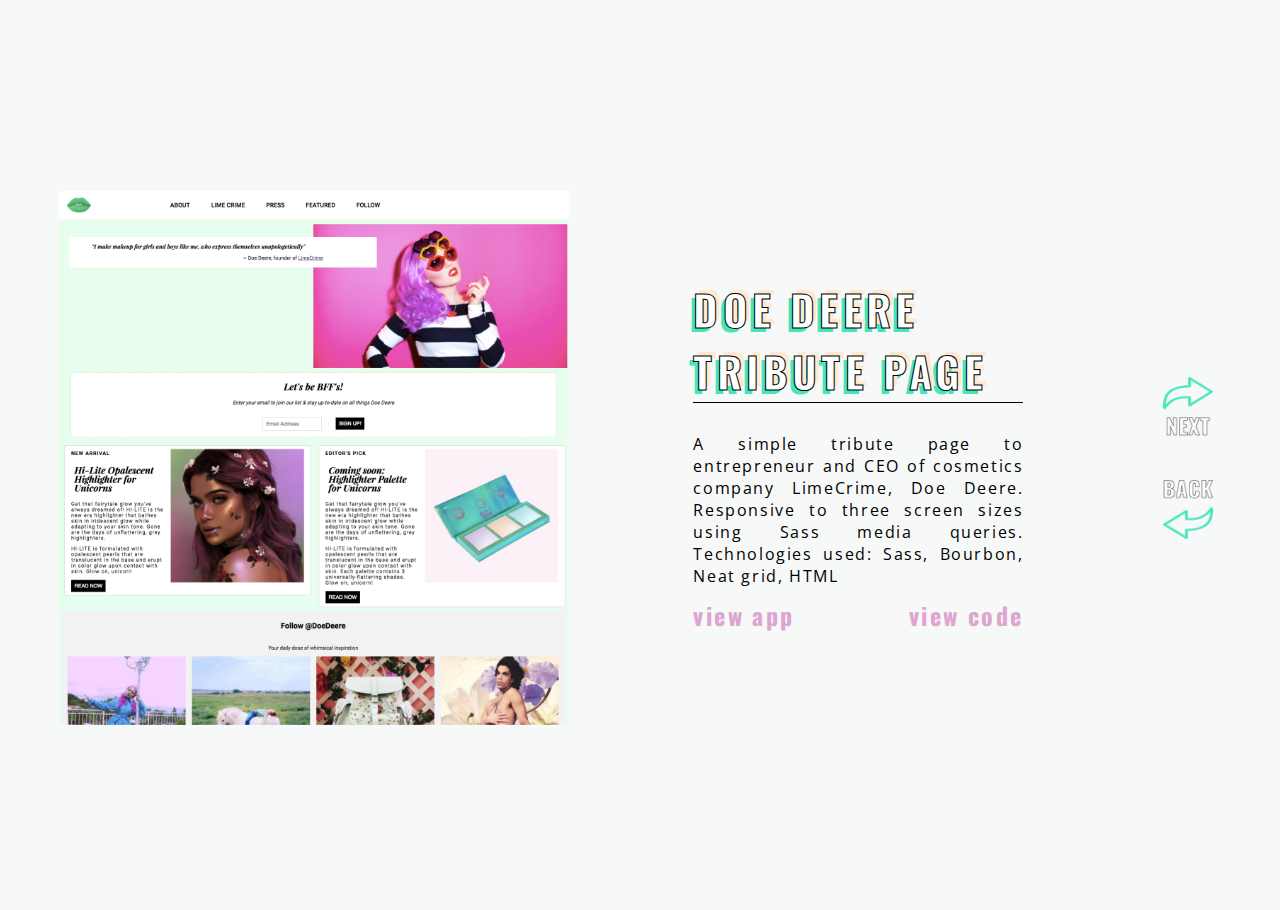
==== deere.html @ 3e7adf19 "create project pages" ====
<!DOCTYPE html>
<html>
  <head>
    <meta charset="utf-8" name="viewport" content="width=device-width, initial-scale=1">
    <title>Doe Deere Tribute Page Project Summary</title>
    <link href="https://fonts.googleapis.com/css?family=Open+Sans:300,400,700|Oswald:300,400,700" rel="stylesheet">
    <link rel="stylesheet" href="css/output.css" type="text/css" />
    <script src="js/jquery-3.2.1.js"></script>
    <script src="js/scripts.js"></script>
  </head>
  <body>
    <div class="about-project">
      <img id="project-image" src="img/portfolio-6.png" alt="photo of doe deere page">
      <div class="project-info">
        <h2>Doe Deere Tribute Page</h2>
        <p>A simple tribute page to entrepreneur and CEO of cosmetics company LimeCrime, Doe Deere. Responsive to three screen sizes using Sass media queries. Technologies used: Sass, Bourbon, Neat grid, HTML</p>
        <div class="project-links">
          <ul>
            <!-- <li><h4>home</h4></li> -->
            <li><h4><a href="http://rawgit.com/kristendynamite/tribute-page/master/index.html#" target="_blank">view app</a></h4></li>
            <li><h4><a href="https://github.com/kristendynamite/tribute-page" target="_blank">view code</a></h4></li>
          </ul>
        </div>
      </div>
      <div class="arrow-icons">
        <a href="drunklandia.html"><img id="next" src="img/next-arrow.png" alt="github icon"></a>
        <a href="javascript:history.back()"><img id="back" src="img/back-arrow.png" alt="linkedin icon"></a>
      </div>
    </div>
  </body>
</html>
---- css/output.css ----
* {
  margin: 0;
  padding: 0;
  box-sizing: border-box; }
  *:after {
    box-sizing: border-box; }
  *:before {
    box-sizing: border-box; }

html, body, .container {
  height: 100%;
  background-color: #f7f9f8; }

@font-face {
  font-family: 'Red Moon Rising';
  src: url("../fonts/Red-Moon-Rising-3.0tf"); }
h1, h2, h3, h4, h5 {
  font-family: "Oswald", sans-serif; }

p {
  font-family: "Open Sans", sans-serif; }

header {
  background-image: url(../img/gradient-nature.jpg);
  background-repeat: no-repeat;
  background-size: cover;
  height: 100vh;
  background-attachment: fixed;
  background-position: center;
  height: 100vh;
  margin: 0;
  display: flex;
  flex-direction: column;
  justify-content: center;
  justify-content: space-around; }
  header h1 {
    align-self: center;
    margin: 0 auto;
    text-align: center;
    text-transform: uppercase;
    color: white;
    -webkit-text-stroke: 1px black;
    -webkit-text-fill-color: white;
    letter-spacing: .1em;
    text-shadow: 4px -4px 0 #ffe8d1, -4px 4px 0 #47e5bc;
    font-size: 42px;
    cursor: pointer; }
    header h1:hover {
      text-shadow: 4px -4px 0 #ffe8d1, -4px 4px 0 #47e5bc; }
  header a {
    text-decoration: none;
    color: inherit; }
  header .navbar {
    height: 160px;
    width: 60%;
    margin: 0 auto; }
    header .navbar ul {
      height: 100%;
      list-style: none;
      display: flex;
      align-items: center;
      justify-content: center;
      justify-content: space-around;
      flex-direction: column; }
      header .navbar ul h2 {
        font-size: 20px; }
      header .navbar ul li {
        display: inline-block;
        letter-spacing: .2em;
        position: relative;
        padding: 5px;
        color: mintcream;
        cursor: pointer; }
        header .navbar ul li::before, header .navbar ul li::after {
          position: absolute;
          opacity: 0;
          width: 0%;
          height: 2px;
          content: '';
          background: linear-gradient(to right, #47e5bc, silver, #ffe8d1, hotpink);
          transition: all 0.3s; }
        header .navbar ul li::before {
          left: 0px;
          top: 2px; }
        header .navbar ul li::after {
          right: 0px;
          bottom: 0px; }
        header .navbar ul li:hover::before, header .navbar ul li:hover::after {
          opacity: 1;
          width: 100%; }
      header .navbar ul a {
        text-decoration: none;
        color: inherit; }

@media screen and (min-width: 768px) {
  header h1 {
    text-shadow: none; }
  header .navbar ul {
    flex-direction: row;
    justify-content: space-between; }
    header .navbar ul h2 {
      font-size: 25px; } }
.about {
  margin: 0 auto;
  display: flex;
  flex-direction: column;
  justify-content: space-around;
  align-items: center;
  height: auto; }
  @media screen and (min-width: 992px) {
    .about {
      flex-direction: row;
      height: 100vh;
      margin-bottom: 50px; } }
  .about .profile-image {
    position: relative;
    border: none; }
    @media screen and (min-width: 992px) {
      .about .profile-image {
        width: 450px;
        height: 450px;
        margin-left: 50px;
        border-top: 1px solid black;
        border-left: 1px solid black; } }
    .about .profile-image img {
      position: relative;
      width: 400px;
      left: 0;
      top: 0; }
      @media screen and (min-width: 992px) {
        .about .profile-image img {
          left: 40px;
          top: 40px; } }

.about-info {
  width: 350px;
  padding: 10px; }
  .about-info h2 {
    border-bottom: solid 1px black;
    text-transform: uppercase;
    color: white;
    -webkit-text-stroke: 1px black;
    -webkit-text-fill-color: white;
    letter-spacing: .1em;
    font-size: 42px;
    text-transform: uppercase;
    letter-spacing: .1em;
    text-shadow: 4px -4px 0 #ffe8d1, -4px 4px 0 #47e5bc; }
    .about-info h2:hover {
      text-shadow: 4px -4px 0 #ffe8d1, -4px 4px 0 #47e5bc; }
  .about-info .links {
    margin: 0 auto; }
    .about-info .links ul {
      list-style: none;
      display: flex;
      align-items: flex-start;
      justify-content: center;
      justify-content: space-between;
      flex-direction: row; }
      .about-info .links ul li {
        font-size: 24px;
        display: inline-block;
        margin: 10px 0;
        letter-spacing: .1em;
        color: #dda6d0;
        position: relative;
        cursor: pointer;
        transition: background-color 1s; }
        .about-info .links ul li::before, .about-info .links ul li::after {
          position: absolute;
          opacity: 0;
          width: 0%;
          height: 1px;
          content: '';
          background: black;
          transition: all 0.5s; }
        .about-info .links ul li::before {
          left: 0px;
          top: 2px; }
        .about-info .links ul li::after {
          right: 0px;
          bottom: -4px; }
        .about-info .links ul li:hover::before, .about-info .links ul li:hover::after {
          opacity: 1;
          width: 100%; }
      .about-info .links ul a {
        text-decoration: none;
        color: inherit; }
  .about-info p {
    margin-top: 30px;
    text-align: justify;
    letter-spacing: .1em; }
    .about-info p #intro {
      font-weight: bold;
      font-size: 18px; }

.social-icons {
  display: flex;
  flex-direction: row; }
  .social-icons > * {
    padding-left: 15px; }
  .social-icons > * {
    padding-right: 10px; }
  @media screen and (min-width: 992px) {
    .social-icons {
      flex-direction: column;
      padding: 10px 0; } }
  .social-icons img {
    width: 50px;
    margin: 20px 0; }
    @media screen and (min-width: 992px) {
      .social-icons img {
        transition: 2s ease-out; }
        .social-icons img:hover {
          transform: rotate(45deg); } }

.work {
  display: flex;
  flex-direction: column;
  position: relative;
  background-image: url(../img/sands.jpg);
  background-repeat: no-repeat;
  background-position: center;
  background-size: cover;
  background-attachment: fixed;
  padding-top: 50px;
  padding-bottom: 50px;
  color: #35363a; }
  .work h2 {
    align-self: center;
    margin: 0 auto;
    text-align: center;
    font-size: 42px;
    text-transform: uppercase;
    color: white;
    -webkit-text-stroke: 1px black;
    -webkit-text-fill-color: white;
    letter-spacing: .1em; }
    .work h2:hover {
      text-shadow: 4px -4px 0 #ffe8d1, -4px 4px 0 #47e5bc; }
    .work h2 a {
      text-decoration: none;
      color: inherit;
      -webkit-text-stroke: 1px black;
      -webkit-text-fill-color: white; }

.cards {
  width: 80%;
  margin: 30px auto 0;
  display: grid;
  grid-template-columns: 1fr;
  grid-gap: 15px 70px;
  justify-items: center;
  align-content: stretch; }
  .cards .card {
    margin-top: 30px;
    padding: 10px;
    background: rgba(255, 232, 209, 0.5);
    border: 1px solid #ffe8d1;
    position: relative; }
    .cards .card .card-image img {
      width: 100%;
      height: 100%;
      display: block; }
    .cards .card .card-info {
      display: none;
      align-items: center;
      justify-content: center;
      position: absolute;
      top: 0%;
      left: 0%;
      height: 100%;
      width: 100%;
      background: linear-gradient(to bottom, #ffe8d1, #dda6d0);
      opacity: 0;
      transition: opacity .3s ease-in; }
      .cards .card .card-info:hover {
        opacity: 0.8; }
      .cards .card .card-info p {
        font-size: 30px;
        font-weight: bolder;
        padding: 10px; }
      .cards .card .card-info a {
        text-decoration: none;
        color: inherit; }

@media screen and (min-width: 768px) {
  .cards {
    grid-template-columns: 1fr 1fr;
    grid-template-rows: auto auto auto; }
    .cards .card .card-info {
      display: flex; } }
.contact {
  background-color: #ffe8d1;
  height: 100vh;
  padding-top: 50px;
  padding-bottom: 50px;
  display: flex;
  flex-direction: column;
  align-items: center;
  justify-content: center; }
  .contact .form {
    background-color: #f7f9f8;
    border: solid 1px black;
    display: grid;
    justify-content: center;
    width: 300px;
    padding: 20px; }
    .contact .form h1 {
      text-transform: uppercase;
      color: white;
      -webkit-text-stroke: 1px black;
      -webkit-text-fill-color: white;
      letter-spacing: .1em;
      font-size: 42px;
      margin-bottom: 20px;
      text-shadow: 4px -4px 0 #ffe8d1, -4px 4px 0 #47e5bc; }
      .contact .form h1:hover {
        text-shadow: 4px -4px 0 #ffe8d1, -4px 4px 0 #47e5bc; }
    .contact .form input, .contact .form textarea {
      padding-top: 5px;
      margin-bottom: 20px;
      width: 100%;
      font-size: 20px;
      font-weight: lighter;
      border: none;
      font-family: "Open Sans", sans-serif;
      border-bottom: 1px solid #35363a; }
    .contact .form button {
      font-family: "Oswald", sans-serif;
      font-size: 20px;
      text-transform: uppercase;
      background: #ffe8d1;
      padding: 10px;
      border: 1px solid black;
      cursor: pointer;
      transition: background-color 1s ease; }
      .contact .form button:hover {
        background-color: #47e5bc; }

@media screen and (min-width: 768px) {
  .contact .form {
    width: 40%; }
    .contact .form input, .contact .form text-area {
      width: 100%; } }
.about-project {
  margin: 10px auto 50px auto;
  display: flex;
  flex-direction: column;
  justify-content: space-around;
  align-items: center;
  height: auto; }
  @media screen and (min-width: 992px) {
    .about-project {
      flex-direction: row;
      height: 100vh; } }
  .about-project #project-image {
    border: none;
    width: 400px;
    min-width: 350px; }
    @media screen and (min-width: 992px) {
      .about-project #project-image {
        width: 40%; } }

.project-info {
  width: 350px;
  padding: 10px; }
  .project-info h2 {
    border-bottom: solid 1px black;
    text-transform: uppercase;
    color: white;
    -webkit-text-stroke: 1px black;
    -webkit-text-fill-color: white;
    letter-spacing: .1em;
    font-size: 42px;
    text-transform: uppercase;
    letter-spacing: .1em;
    text-align: center;
    text-shadow: 4px -4px 0 #ffe8d1, -4px 4px 0 #47e5bc; }
    .project-info h2:hover {
      text-shadow: 4px -4px 0 #ffe8d1, -4px 4px 0 #47e5bc; }
    @media screen and (min-width: 992px) {
      .project-info h2 {
        text-align: left; } }
  .project-info .project-links {
    margin: 0 auto; }
    .project-info .project-links ul {
      list-style: none;
      display: flex;
      align-items: flex-start;
      justify-content: center;
      justify-content: space-between;
      flex-direction: row; }
      .project-info .project-links ul li {
        font-size: 24px;
        display: inline-block;
        margin: 10px 0;
        letter-spacing: .1em;
        color: #dda6d0;
        position: relative;
        cursor: pointer;
        transition: background-color 1s; }
        .project-info .project-links ul li::before, .project-info .project-links ul li::after {
          position: absolute;
          opacity: 0;
          width: 0%;
          height: 1px;
          content: '';
          background: black;
          transition: all 0.5s; }
        .project-info .project-links ul li::before {
          left: 0px;
          top: 2px; }
        .project-info .project-links ul li::after {
          right: 0px;
          bottom: -4px; }
        .project-info .project-links ul li:hover::before, .project-info .project-links ul li:hover::after {
          opacity: 1;
          width: 100%; }
      .project-info .project-links ul a {
        text-decoration: none;
        color: inherit; }
  .project-info p {
    margin-top: 30px;
    text-align: justify;
    letter-spacing: .1em; }
    .project-info p #intro {
      font-weight: bold;
      font-size: 18px; }

.arrow-icons {
  display: flex;
  flex-direction: row-reverse; }
  .arrow-icons > * {
    padding-left: 15px; }
  .arrow-icons > * {
    padding-right: 10px; }
  @media screen and (min-width: 992px) {
    .arrow-icons {
      flex-direction: column;
      padding: 10px 0; } }
  .arrow-icons img {
    width: 50px;
    margin: 20px 0; }
  @media screen and (min-width: 992px) {
    .arrow-icons #next {
      transition: 2s ease-out; }
      .arrow-icons #next:hover {
        transform: rotate(20deg); } }
  @media screen and (min-width: 992px) {
    .arrow-icons #back {
      transition: 2s ease-out; }
      .arrow-icons #back:hover {
        transform: rotate(-20deg); } }

/*# sourceMappingURL=output.css.map */
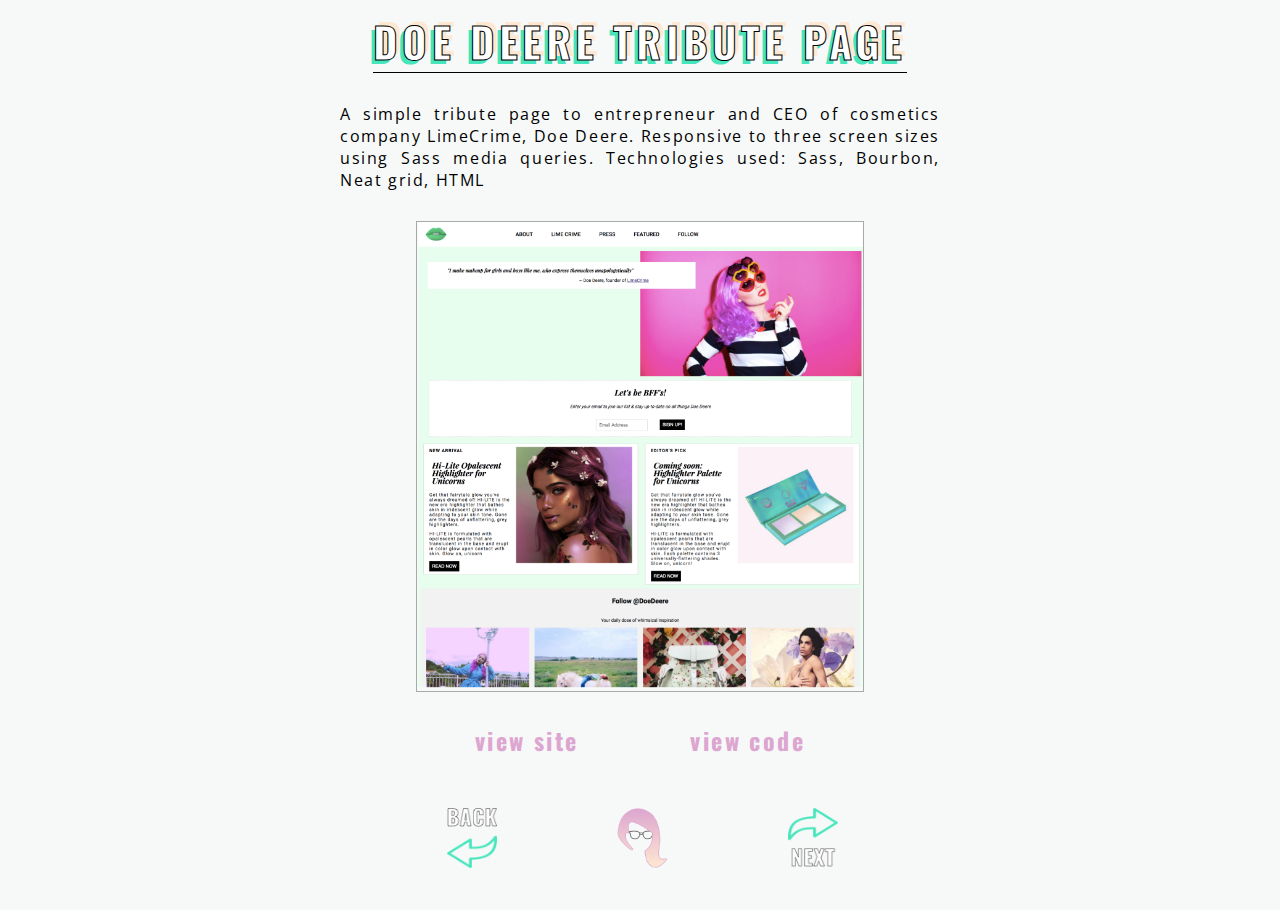
==== commit 082a9119: "add content to project html files" ====
--- a/deere.html
+++ b/deere.html
@@ -10,20 +10,21 @@
   </head>
   <body>
     <div class="about-project">
-      <img id="project-image" src="img/portfolio-6.png" alt="photo of doe deere page">
+      <h2>Doe Deere Tribute Page</h2>
+      <p>A simple tribute page to entrepreneur and CEO of cosmetics company LimeCrime, Doe Deere. Responsive to three screen sizes using Sass media queries. Technologies used: Sass, Bourbon, Neat grid, HTML</p>
+      <img class="project-image" src="img/portfolio-6.png" alt="photo of doe deere page">
       <div class="project-info">
-        <h2>Doe Deere Tribute Page</h2>
-        <p>A simple tribute page to entrepreneur and CEO of cosmetics company LimeCrime, Doe Deere. Responsive to three screen sizes using Sass media queries. Technologies used: Sass, Bourbon, Neat grid, HTML</p>
         <div class="project-links">
           <ul>
             <!-- <li><h4>home</h4></li> -->
-            <li><h4><a href="http://rawgit.com/kristendynamite/tribute-page/master/index.html#" target="_blank">view app</a></h4></li>
+            <li><h4><a href="http://rawgit.com/kristendynamite/tribute-page/master/index.html#" target="_blank">view site</a></h4></li>
             <li><h4><a href="https://github.com/kristendynamite/tribute-page" target="_blank">view code</a></h4></li>
           </ul>
         </div>
       </div>
       <div class="arrow-icons">
-        <a href="drunklandia.html"><img id="next" src="img/next-arrow.png" alt="github icon"></a>
+        <a href="spinsters.html"><img id="next" src="img/next-arrow.png" alt="github icon"></a>
+        <a href="index.html"><img id="home" src="img/profile-icon.png" alt="profile icon"></a>
         <a href="javascript:history.back()"><img id="back" src="img/back-arrow.png" alt="linkedin icon"></a>
       </div>
     </div>
--- a/css/output.css
+++ b/css/output.css
@@ -17,89 +17,9 @@
 h1, h2, h3, h4, h5 {
   font-family: "Oswald", sans-serif; }
 
-p {
+p, li {
   font-family: "Open Sans", sans-serif; }
 
-header {
-  background-image: url(../img/gradient-nature.jpg);
-  background-repeat: no-repeat;
-  background-size: cover;
-  height: 100vh;
-  background-attachment: fixed;
-  background-position: center;
-  height: 100vh;
-  margin: 0;
-  display: flex;
-  flex-direction: column;
-  justify-content: center;
-  justify-content: space-around; }
-  header h1 {
-    align-self: center;
-    margin: 0 auto;
-    text-align: center;
-    text-transform: uppercase;
-    color: white;
-    -webkit-text-stroke: 1px black;
-    -webkit-text-fill-color: white;
-    letter-spacing: .1em;
-    text-shadow: 4px -4px 0 #ffe8d1, -4px 4px 0 #47e5bc;
-    font-size: 42px;
-    cursor: pointer; }
-    header h1:hover {
-      text-shadow: 4px -4px 0 #ffe8d1, -4px 4px 0 #47e5bc; }
-  header a {
-    text-decoration: none;
-    color: inherit; }
-  header .navbar {
-    height: 160px;
-    width: 60%;
-    margin: 0 auto; }
-    header .navbar ul {
-      height: 100%;
-      list-style: none;
-      display: flex;
-      align-items: center;
-      justify-content: center;
-      justify-content: space-around;
-      flex-direction: column; }
-      header .navbar ul h2 {
-        font-size: 20px; }
-      header .navbar ul li {
-        display: inline-block;
-        letter-spacing: .2em;
-        position: relative;
-        padding: 5px;
-        color: mintcream;
-        cursor: pointer; }
-        header .navbar ul li::before, header .navbar ul li::after {
-          position: absolute;
-          opacity: 0;
-          width: 0%;
-          height: 2px;
-          content: '';
-          background: linear-gradient(to right, #47e5bc, silver, #ffe8d1, hotpink);
-          transition: all 0.3s; }
-        header .navbar ul li::before {
-          left: 0px;
-          top: 2px; }
-        header .navbar ul li::after {
-          right: 0px;
-          bottom: 0px; }
-        header .navbar ul li:hover::before, header .navbar ul li:hover::after {
-          opacity: 1;
-          width: 100%; }
-      header .navbar ul a {
-        text-decoration: none;
-        color: inherit; }
-
-@media screen and (min-width: 768px) {
-  header h1 {
-    text-shadow: none; }
-  header .navbar ul {
-    flex-direction: row;
-    justify-content: space-between; }
-    header .navbar ul h2 {
-      font-size: 25px; } }
 .about {
   margin: 0 auto;
   display: flex;
@@ -195,22 +115,24 @@
       font-size: 18px; }
 
 .social-icons {
-  display: flex;
-  flex-direction: row; }
-  .social-icons > * {
-    padding-left: 15px; }
-  .social-icons > * {
-    padding-right: 10px; }
+  width: 350px;
+  display: flex;
+  flex-direction: row;
+  justify-content: center;
+  justify-content: space-around;
+  align-items: center; }
   @media screen and (min-width: 992px) {
     .social-icons {
       flex-direction: column;
-      padding: 10px 0; } }
+      padding: 10px 0;
+      width: auto; } }
   .social-icons img {
-    width: 50px;
-    margin: 20px 0; }
+    height: 50px;
+    width: auto;
+    margin: 20px 10px; }
     @media screen and (min-width: 992px) {
       .social-icons img {
-        transition: 2s ease-out; }
+        transition: 1s ease-out; }
         .social-icons img:hover {
           transform: rotate(45deg); } }
 
@@ -258,10 +180,13 @@
     background: rgba(255, 232, 209, 0.5);
     border: 1px solid #ffe8d1;
     position: relative; }
-    .cards .card .card-image img {
+    .cards .card .card-image {
       width: 100%;
-      height: 100%;
-      display: block; }
+      height: 100%; }
+      .cards .card .card-image img {
+        width: 100%;
+        height: 100%;
+        display: block; }
     .cards .card .card-info {
       display: none;
       align-items: center;
@@ -350,38 +275,64 @@
   justify-content: space-around;
   align-items: center;
   height: auto; }
-  @media screen and (min-width: 992px) {
-    .about-project {
-      flex-direction: row;
-      height: 100vh; } }
-  .about-project #project-image {
-    border: none;
+  .about-project h2 {
+    border-bottom: solid 1px black;
+    text-transform: uppercase;
+    color: white;
+    -webkit-text-stroke: 1px black;
+    -webkit-text-fill-color: white;
+    letter-spacing: .1em;
+    font-size: 42px;
+    text-transform: uppercase;
+    letter-spacing: .1em;
+    text-align: center;
+    text-shadow: 4px -4px 0 #ffe8d1, -4px 4px 0 #47e5bc; }
+    .about-project h2:hover {
+      text-shadow: 4px -4px 0 #ffe8d1, -4px 4px 0 #47e5bc; }
+    @media screen and (min-width: 992px) {
+      .about-project h2 {
+        text-align: left; } }
+  .about-project p {
+    margin: 30px 20px;
+    text-align: center;
+    letter-spacing: .1em;
+    text-align: justify; }
+    @media screen and (min-width: 768px) {
+      .about-project p {
+        width: 600px; } }
+  .about-project h3 {
+    margin-top: 10px;
+    text-transform: uppercase;
+    color: white;
+    -webkit-text-stroke: 1px black;
+    -webkit-text-fill-color: white;
+    letter-spacing: .1em;
+    font-size: 30px;
+    border-bottom: solid 1px black; }
+  .about-project .project-image {
+    border: 1px solid darkgrey;
     width: 400px;
-    min-width: 350px; }
-    @media screen and (min-width: 992px) {
-      .about-project #project-image {
-        width: 40%; } }
+    min-width: 350px;
+    margin-bottom: 10px; }
+    @media screen and (min-width: 992px) {
+      .about-project .project-image {
+        width: 35%; } }
+  .about-project #mama-vector {
+    width: 300px;
+    margin: 30px; }
 
 .project-info {
   width: 350px;
   padding: 10px; }
-  .project-info h2 {
-    border-bottom: solid 1px black;
-    text-transform: uppercase;
-    color: white;
-    -webkit-text-stroke: 1px black;
-    -webkit-text-fill-color: white;
-    letter-spacing: .1em;
-    font-size: 42px;
-    text-transform: uppercase;
-    letter-spacing: .1em;
+  .project-info h4 {
     text-align: center;
-    text-shadow: 4px -4px 0 #ffe8d1, -4px 4px 0 #47e5bc; }
-    .project-info h2:hover {
-      text-shadow: 4px -4px 0 #ffe8d1, -4px 4px 0 #47e5bc; }
-    @media screen and (min-width: 992px) {
-      .project-info h2 {
-        text-align: left; } }
+    color: #dda6d0; }
+  .project-info a {
+    font-size: 24px;
+    text-decoration: none;
+    color: inherit; }
+  .project-info h3 {
+    text-transform: uppercase; }
   .project-info .project-links {
     margin: 0 auto; }
     .project-info .project-links ul {
@@ -420,24 +371,18 @@
       .project-info .project-links ul a {
         text-decoration: none;
         color: inherit; }
-  .project-info p {
-    margin-top: 30px;
-    text-align: justify;
-    letter-spacing: .1em; }
-    .project-info p #intro {
-      font-weight: bold;
-      font-size: 18px; }
 
 .arrow-icons {
-  display: flex;
-  flex-direction: row-reverse; }
+  width: 40%;
+  display: flex;
+  flex-direction: row-reverse;
+  justify-content: space-around; }
   .arrow-icons > * {
     padding-left: 15px; }
   .arrow-icons > * {
     padding-right: 10px; }
   @media screen and (min-width: 992px) {
     .arrow-icons {
-      flex-direction: column;
       padding: 10px 0; } }
   .arrow-icons img {
     width: 50px;
@@ -448,9 +393,43 @@
       .arrow-icons #next:hover {
         transform: rotate(20deg); } }
   @media screen and (min-width: 992px) {
+    .arrow-icons #home {
+      transition: 1s ease-in; }
+      .arrow-icons #home:hover {
+        transform: rotate(360deg); } }
+  @media screen and (min-width: 992px) {
     .arrow-icons #back {
       transition: 2s ease-out; }
       .arrow-icons #back:hover {
         transform: rotate(-20deg); } }
 
+.process {
+  display: flex;
+  flex-direction: column;
+  justify-content: center;
+  align-items: center; }
+  .process p {
+    width: 400px; }
+    @media screen and (min-width: 992px) {
+      .process p {
+        width: 40%; } }
+  .process img {
+    width: 400px;
+    border: 1px solid darkgrey; }
+    @media screen and (min-width: 992px) {
+      .process img {
+        width: 40%; } }
+
+.user-stories {
+  display: flex;
+  flex-direction: column;
+  justify-content: space-around;
+  align-items: center; }
+  @media screen and (min-width: 768px) {
+    .user-stories {
+      flex-direction: row; } }
+  .user-stories img {
+    width: 40%;
+    border: 1px solid black; }
+
 /*# sourceMappingURL=output.css.map */
